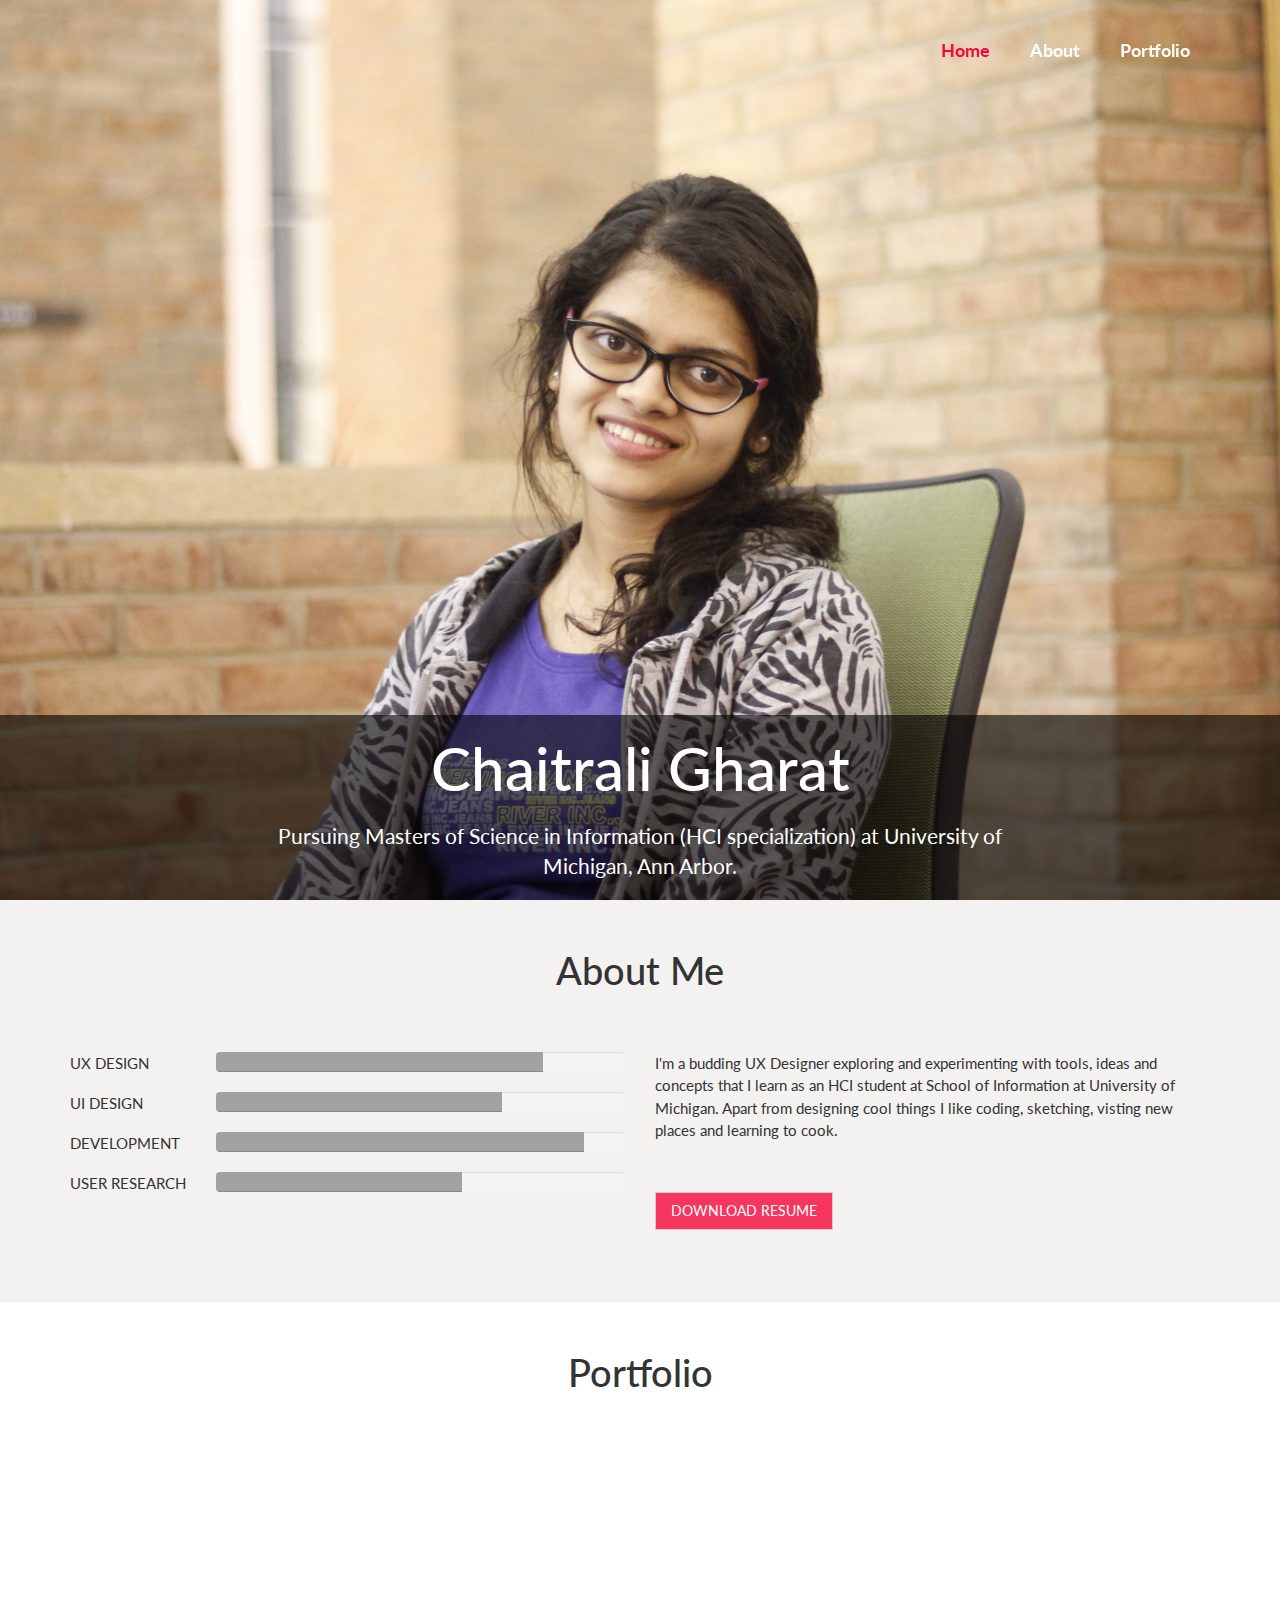
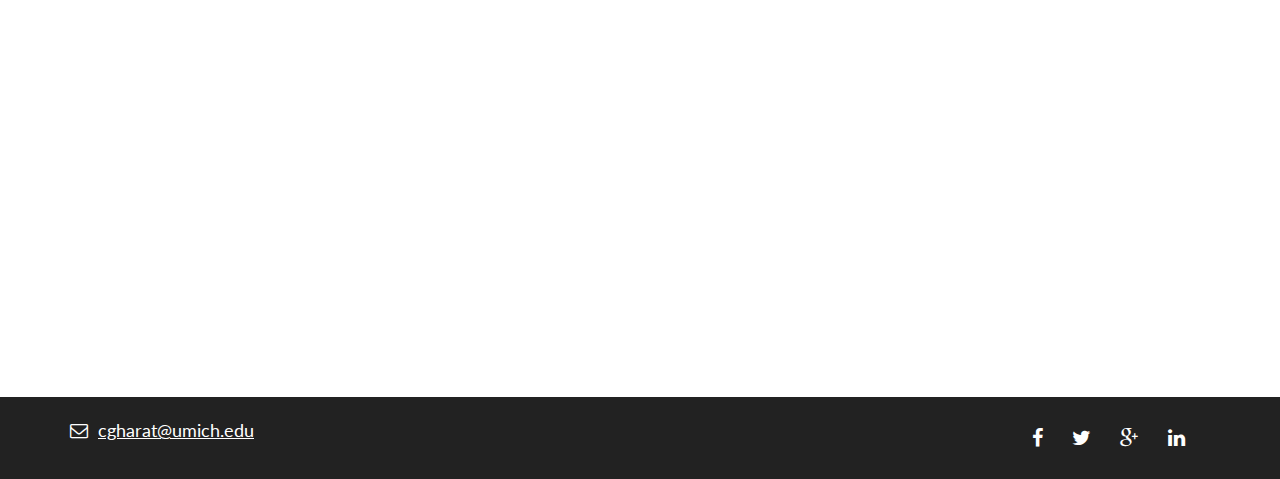
==== index.html @ 500d2817 "Adding Content" ====
<!DOCTYPE html>
<!--[if IE 9]> <html lang="en" class="ie9"> <![endif]-->
<!--[if !IE]><!-->
<html lang="en">
<!--<![endif]-->
	<head>
		<meta charset="utf-8">
		<title>Chaitrali Gharat</title>
		<meta name="description" content="Chaitrali Gharat - UX Portfolio">

		<!-- Mobile Meta -->
		<meta name="viewport" content="width=device-width, initial-scale=1.0">

		<!-- Favicon -->
		<link rel="shortcut icon" href="images/favicon.ico">

		<!-- Web Fonts -->
		<!-- <link href='http://fonts.googleapis.com/css?family=Open+Sans:400italic,700italic,400,700,300&amp;subset=latin,latin-ext' rel='stylesheet' type='text/css'> -->
		<link href='http://fonts.googleapis.com/css?family=Raleway:700,400,300' rel='stylesheet' type='text/css'>
		<link href='http://fonts.googleapis.com/css?family=Lato:400italic,700italic,400,700,300&amp;subset=latin,latin-ext' rel='stylesheet' type='text/css'>
		<!-- Bootstrap core CSS -->
		<link href="bootstrap/css/bootstrap.css" rel="stylesheet">

		<!-- Font Awesome CSS -->
		<link href="fonts/font-awesome/css/font-awesome.css" rel="stylesheet">

		<!-- Plugins -->
		<link href="css/animations.css" rel="stylesheet">

		<!-- Worthy core CSS file -->
		<link href="css/style.css" rel="stylesheet">

		<!-- Custom css -->
		<link href="css/custom.css" rel="stylesheet">
	</head>

	<body class="no-trans">
		<!-- scrollToTop -->
		<!-- ================ -->
		<div class="scrollToTop"><i class="icon-up-open-big"></i></div>

		<!-- header start -->
		<!-- ================ -->
		<header class="header fixed clearfix navbar navbar-fixed-top">
			<div class="container">
				<div class="row">
					<div class="col-md-4">

						<!-- header-left start -->
						<!-- ================ -->
						<div class="header-left clearfix">



							<!-- name-and-slogan -->
							<div class="site-name-and-slogan smooth-scroll">
								<div class="site-name"><a href="#banner">CG</a></div>
							</div>

						</div>
						<!-- header-left end -->

					</div>
					<div class="col-md-8">

						<!-- header-right start -->
						<!-- ================ -->
						<div class="header-right clearfix">

							<!-- main-navigation start -->
							<!-- ================ -->
							<div class="main-navigation animated">

								<!-- navbar start -->
								<!-- ================ -->
								<nav class="navbar navbar-default" role="navigation">
									<div class="container-fluid">

										<!-- Toggle get grouped for better mobile display -->
										<div class="navbar-header">
											<button type="button" class="navbar-toggle" data-toggle="collapse" data-target="#navbar-collapse-1">
												<span class="sr-only">Toggle navigation</span>
												<span class="icon-bar"></span>
												<span class="icon-bar"></span>
												<span class="icon-bar"></span>
											</button>
										</div>

										<!-- Collect the nav links, forms, and other content for toggling -->
										<div class="collapse navbar-collapse scrollspy smooth-scroll" id="navbar-collapse-1">
											<ul class="nav navbar-nav navbar-right">
												<li class="active"><a href="#banner">Home</a></li>
												<li><a href="#about">About</a></li>
												<li><a href="#portfolio">Portfolio</a></li>
											</ul>
										</div>

									</div>
								</nav>
								<!-- navbar end -->

							</div>
							<!-- main-navigation end -->

						</div>
						<!-- header-right end -->

					</div>
				</div>
			</div>
		</header>
		<!-- header end -->

		<!-- banner start -->
		<!-- ================ -->
		<div id="banner" class="banner">
			<div id="banner-image" class="banner-image"></div>
			<div class="banner-caption">
				<div class="container">
					<div class="row">
						<div class="col-md-8 col-md-offset-2 object-non-visible" data-animation-effect="fadeIn">
							<h1 class="text-center">Chaitrali Gharat</h1>
							<p class="lead text-center">Pursuing Masters of Science in Information (HCI specialization) at University of Michigan, Ann Arbor.</p>
						</div>
					</div>
				</div>
			</div>
		</div>
		<!-- banner end -->

		<!-- About section start -->
		<!-- ================ -->
		<div class="section offwhite" data-animation-effect="fadeIn">
		  <div class="container">
		    <div class="row">
		      <div class="col-md-12">
		        <h1 id="about" class="title text-center">About Me</h1>
		        <p class="lead text-center"></p>
		        <div class="space"></div>
		        <div class="row">
		          <div class="col-md-6">
								<div class="row">
									<div class="col-sm-3 text-uppercase">UX Design</div>
									<div class="col-sm-9">
										<div class=" progress">
										  <div class="progress-bar" role="progressbar" aria-valuenow="70"
										  aria-valuemin="0" aria-valuemax="90" style="width:80%">

										  </div>
										</div>
									</div>
								</div>
								<div class="row">
									<div class="col-sm-3 text-uppercase">UI Design</div>
									<div class="col-sm-9">
										<div class="progress">
										  <div class="progress-bar" role="progressbar" aria-valuenow="70"
										  aria-valuemin="0" aria-valuemax="100" style="width:70%">

										  </div>
										</div>
									</div>
								</div>
								<div class="row">
								  <div class="col-sm-3 text-uppercase">Development</div>
									<div class="col-sm-9">
										<div class="progress">
										  <div class="progress-bar" role="progressbar" aria-valuenow="70"
										  aria-valuemin="0" aria-valuemax="100" style="width:90%">

										  </div>
										</div>
									</div>
								</div>
								<div class="row">
									<div class="col-sm-3 text-uppercase">User Research</div>
									<div class="col-sm-9">
										<div class="progress">
										  <div class="progress-bar" role="progressbar" aria-valuenow="70"
										  aria-valuemin="0" aria-valuemax="100" style="width:60%">

										  </div>
										</div>
									</div>
								</div>
		            <div class="space"></div>
		          </div>
		          <div class="col-md-6">
		            <p>I'm a budding UX Designer exploring and experimenting with tools, ideas and concepts that I learn as an HCI student at School of Information at University of Michigan. Apart from designing cool things I like coding, sketching, visting new places and learning to cook.</p>
								<div class="space"></div>
								<div>
									<a class="btn btn-sm btn-default" href="files/Resume_Chaitrali_Gharat_UMSI.pdf" target="_blank">Download Resume</a>
								</div>
							</div>
		        </div>
		      </div>
		    </div>
		  </div>
		</div>
		<!-- section end -->

		<!-- section start -->
		<!-- ================ -->
		<div class="section">
			<div class="container">
				<h1 class="text-center title" id="portfolio">Portfolio</h1>
				<div class="row object-non-visible" data-animation-effect="fadeIn">
					<div class="col-md-12">

						<!-- isotope filters start -->
						<div class="filters text-center">
							<ul class="nav nav-pills">
								<li class="active"><a href="#" data-filter="*">All</a></li>
								<li><a href="#" data-filter=".ux-design">UX Design</a></li>
								<li><a href="#" data-filter=".ui">UI Design</a></li>
								<li><a href="#" data-filter=".user-res">User Research</a></li>
							</ul>
						</div>
						<!-- isotope filters end -->

						<!-- portfolio items start -->
						<div class="isotope-container row grid-space-20">
							<div class="col-sm-6 col-md-3 isotope-item ux-design ui user-res">
								<div class="image-box cg-card overlay-container">
										<img src="images/pixupTitle.jpg" alt="">
										<a class="overlay" href="project1.html">
											<i class="fa fa-search-plus"></i>
											<span></span>
										</a>
									<a class="btn btn-default btn-block btn-light" href="project1.html">Pix Up</a>
								</div>
								<!-- Modal went here -->
							</div>

							<div class="col-sm-6 col-md-3 isotope-item ux-design ui">
								<div class="image-box cg-card overlay-container">
									<img src="images/portfolio-2.jpg" alt="">
										<a class="overlay" href="project2.html">
											<span></span>
											<i class="fa fa-search-plus"></i>

										</a>
									<a class="btn btn-default btn-block btn-light" href="project2.html">Explorify</a>
								</div>

							</div>

							<div class="col-sm-6 col-md-3 isotope-item user-res ui ux-design">
								<div class="image-box cg-card overlay-container">
										<img src="images/portfolio-3.jpg" alt="">
										<a class="overlay" href="#portfolio">
											<i class="fa fa-search-plus"></i>
											<span>Coming Soon!</span>
										</a>
									<a class="btn btn-default btn-block btn-light" href="#portfolio">MyNextMove</a>
								</div>

							</div>

							<div class="col-sm-6 col-md-3 isotope-item ui ux-design">
								<div class="image-box cg-card overlay-container">
										<img src="images/portfolio-4.jpg" alt="">
										<a class="overlay" href="project4.html">
											<i class="fa fa-search-plus"></i>
											<span>Coming Soon!</span>
										</a>
									<a class="btn btn-default btn-block btn-light" href="project4.html">Smart Lid</a>
								</div>

							</div>

							<div class="col-sm-6 col-md-3 isotope-item ux-design">
								<div class="image-box overlay-container cg-card">
										<img src="images/portfolio-5.jpg" alt="">
										<a class="overlay" href="#portfolio">
											<i class="fa fa-search-plus"></i>
											<span>Coming Soon!</span>
										</a>
									<a class="btn btn-default btn-block btn-light"  href="#portfolio">Littman&reg; TeleSteth&trade; System</a>
								</div>
							</div>
						</div>
						<!-- portfolio items end -->
					</div>
				</div>
			</div>
		</div>
		<!-- section end -->

		<!-- Grey section start -->
		<!-- ================ -->
		<footer id="footer">
			<div class="default-bg">
			  <div class="container footer-content">
					<div class="row">
						<div class="col-sm-6">
								<ul class="list-icons">
									<li><a href="mail-to:cgharat@umich.edu"><i class="fa fa-envelope-o pr-10"></i>cgharat@umich.edu</a></li>
								</ul>
						</div>
						<div class="col-sm-6 social-links-container">
								<ul class="social-links">
									<li class="facebook"><a target="_blank" href="https://www.facebook.com/chaitraligharat"><i class="fa fa-facebook"></i></a></li>
									<li class="twitter"><a target="_blank" href="https://twitter.com/ChaitraliGharat"><i class="fa fa-twitter"></i></a></li>
									<li class="googleplus"><a target="_blank" href="https://plus.google.com/u/0/101976927800424931565"><i class="fa fa-google-plus"></i></a></li>
									<li class="linkedin"><a target="_blank" href="https://in.linkedin.com/in/chaitrali-gharat-a0b48356"><i class="fa fa-linkedin"></i></a></li>
								</ul>
							</div>
			    </div>
			  </div>
			</div>
		</footer>

		<!-- section end -->

		<!-- JavaScript files placed at the end of the document so the pages load faster
		================================================== -->
		<!-- Jquery and Bootstap core js files -->
		<script type="text/javascript" src="plugins/jquery.min.js"></script>
		<script type="text/javascript" src="bootstrap/js/bootstrap.min.js"></script>

		<!-- Modernizr javascript -->
		<script type="text/javascript" src="plugins/modernizr.js"></script>

		<!-- Isotope javascript -->
		<script type="text/javascript" src="plugins/isotope/isotope.pkgd.min.js"></script>

		<!-- Backstretch javascript -->
		<script type="text/javascript" src="plugins/jquery.backstretch.min.js"></script>

		<!-- Appear javascript -->
		<script type="text/javascript" src="plugins/jquery.appear.js"></script>

		<!-- Initialization of Plugins -->
		<script type="text/javascript" src="js/template.js"></script>

		<!-- Custom Scripts -->
		<script type="text/javascript" src="js/custom.js"></script>

	</body>
</html>
---- css/animations.css ----
/*!
Animate.css - http://daneden.me/animate
Licensed under the MIT license - http://opensource.org/licenses/MIT

Copyright (c) 2014 Daniel Eden
*/

@import url(animate.css);

/*
Theme Name: Worthy - Free Powerful Theme by HtmlCoder
Author:HtmlCoder
Author URI:http://www.htmlcoder.me
Version:1.0.0
Created:November 2014
License: Creative Commons Attribution 3.0 License (https://creativecommons.org/licenses/by/3.0/)
File Description: Custom Animations
*/

/*Custom Animations*/

@-webkit-keyframes fadeInDownSmall {
  0% {
    opacity: 0;
    -webkit-transform: translate3d(0, -20px, 0);
    transform: translate3d(0, -20px, 0);
  }

  100% {
    opacity: 1;
    -webkit-transform: translate3d(0, 0, 0);
    transform: translate3d(0, 0, 0);
  }
}

@keyframes fadeInDownSmall {
  0% {
    opacity: 0;
    -webkit-transform: translate3d(0, -20px, 0);
    -ms-transform: translate3d(0, -20px, 0);
    transform: translate3d(0, -20px, 0);
  }

  100% {
    opacity: 1;
    -webkit-transform: translate3d(0, 0, 0);
    -ms-transform: translate3d(0, 0, 0);
    transform: translate3d(0, 0, 0);
  }
}

.fadeInDownSmall {
  -webkit-animation-name: fadeInDownSmall;
  animation-name: fadeInDownSmall;
}

@-webkit-keyframes fadeInLeftSmall {
  0% {
    opacity: 0;
    -webkit-transform: translate3d(-20px, 0, 0);
    transform: translate3d(-20px, 0, 0);
  }

  100% {
    opacity: 1;
    -webkit-transform: none;
    transform: none;
  }
}

@keyframes fadeInLeftSmall {
  0% {
    opacity: 0;
    -webkit-transform: translate3d(-20px, 0, 0);
    -ms-transform: translate3d(-20px, 0, 0);
    transform: translate3d(-20px, 0, 0);
  }

  100% {
    opacity: 1;
    -webkit-transform: none;
    -ms-transform: none;
    transform: none;
  }
}

.fadeInLeftSmall {
  -webkit-animation-name: fadeInLeftSmall;
  animation-name: fadeInLeftSmall;
}

@-webkit-keyframes fadeInRightSmall {
  0% {
    opacity: 0;
    -webkit-transform: translate3d(20px, 0, 0);
    transform: translate3d(20px, 0, 0);
  }

  100% {
    opacity: 1;
    -webkit-transform: none;
    transform: none;
  }
}

@keyframes fadeInRightSmall {
  0% {
    opacity: 0;
    -webkit-transform: translate3d(20px, 0, 0);
    -ms-transform: translate3d(20px, 0, 0);
    transform: translate3d(20px, 0, 0);
  }

  100% {
    opacity: 1;
    -webkit-transform: none;
    -ms-transform: none;
    transform: none;
  }
}

.fadeInRightSmall {
  -webkit-animation-name: fadeInRightSmall;
  animation-name: fadeInRightSmall;
}

@-webkit-keyframes fadeInUpSmall {
  0% {
    opacity: 0;
    -webkit-transform: translate3d(0, 20px, 0);
    transform: translate3d(0, 20px, 0);
  }

  100% {
    opacity: 1;
    -webkit-transform: none;
    transform: none;
  }
}

@keyframes fadeInUpSmall {
  0% {
    opacity: 0;
    -webkit-transform: translate3d(0, 20px, 0);
    -ms-transform: translate3d(0, 20px, 0);
    transform: translate3d(0, 20px, 0);
  }

  100% {
    opacity: 1;
    -webkit-transform: none;
    -ms-transform: none;
    transform: none;
  }
}

.fadeInUpSmall {
  -webkit-animation-name: fadeInUpSmall;
  animation-name: fadeInUpSmall;
}
---- css/style.css ----
/* Theme Name:Worthy - Free Powerful Theme by HtmlCoder
Author:HtmlCoder
Author URI:http://www.htmlcoder.me
Version:1.0.0
Created:November 2014
License:Creative Commons Attribution 3.0 License (https://creativecommons.org/licenses/by/3.0/)
File Description:Main CSS file of the template */

/* Typography
----------------------------------------------------------------------------- */
body {
	font-family: 'Open Sans', sans-serif;
}
.site-name {
	font-family: 'Raleway', sans-serif;
}
html,
body {
	height: 100%;
}
body {
	font-size: 15px;
	line-height: 1.50;
	color: #333333;
	background-color: #ffffff;
	position: relative;
}
h1,
h2,
h3,
h4,
h5,
h6 {
	color: #333333;
}
h1 {
	font-size: 38px;
	font-weight: 700;
	margin-bottom: 20px;
}
h2 {
	font-size: 28px;
	margin-bottom: 15px;
}
h3 {
	font-size: 22px;
}
h4 {
	font-size: 18px;
	font-weight: 700;
}
h5 {
	font-size: 16px;
	text-transform: uppercase;
	font-weight: 700;
}
h6 {
	font-weight: 700;
}
h1 span,
h2 span,
h3 span,
h4 span {
	color: #339BEB;
}
.text-colored {
	color: #55acee;
}
a {
	color: #55acee;
}
a:hover {
	color: #339BEB;
}
a:focus,
a:active {
	outline: none;
}
.large {
	font-size: 18px;
}
img {
	display: block;
	max-width: 100%;
	height: auto;
}
.list-unstyled li {
	padding: 5px 0;
}
.list-horizontal {
	padding: 15px 0;
}
.list-horizontal-item img {
	display: block;
	margin: 0 auto;
}
.list-icons {
	padding: 0;
	margin: 20px 0;
	list-style: none;
	font-size: 18px;
}
.list-icons li {
	padding: 0 0 15px 0;
}
blockquote {
	border-left: none;
	padding-left: 0;
	padding-right: 0;
}
.title {
	margin-top: 0;
}

/* Layout
----------------------------------------------------------------------------- */
.header {
	color: #ffffff;
	background-color: rgba(34, 34, 34, 0.8);
	padding: 10px 0;
	-webkit-transition: all 0.2s ease-in-out;
	-moz-transition: all 0.2s ease-in-out;
	-o-transition: all 0.2s ease-in-out;
	-ms-transition: all 0.2s ease-in-out;
	transition: all 0.2s ease-in-out;
}
.banner {
	width: 100%;
	height: 100%;
	min-height: 100%;
	position: relative;
	color: #fff;
}
.banner-image {
	vertical-align: middle;
	min-height: 100%;
	width: 100%;
}
.banner:after {
	position: absolute;
	top: 0;
	left: 0;
	right: 0;
	bottom: 0;
	background-color: rgba(34, 34, 34, 0.8);
	content: "";
}
.banner-caption {
	position: absolute;
	top: 40%;
	width: 100%;
	z-index: 2;
}
.subfooter {
	background-color: #fafafa;
	border-top: 1px solid #f3f3f3;
	border-bottom: 1px solid #f3f3f3;
	padding: 40px 0;
}
.section {
	background-color: #ffffff;
	padding: 80px 0;
}

/* Backgrounds
----------------------------------------------------------------------------- */
.default-bg {
	background-color: #222222;
	color: #ffffff;
}
.default-bg.blue {
	background-color: #55acee;
}
.translucent-bg {
	color: #ffffff;
}
.default-bg h1,
.default-bg h2,
.default-bg h3,
.default-bg h4,
.default-bg h5,
.default-bg h6,
.translucent-bg h1,
.translucent-bg h2,
.translucent-bg h3,
.translucent-bg h4,
.translucent-bg h5,
.translucent-bg h6 {
	color: #ffffff;
}
.default-bg blockquote footer,
.translucent-bg blockquote footer {
	color: #cccccc;
}
.default-bg a,
.translucent-bg a {
	color: #ffffff;
	text-decoration: underline;
}
.default-bg a:hover,
.translucent-bg a:hover {
	text-decoration: none;
}
.translucent-bg {
	-webkit-background-size: cover !important;
	-moz-background-size: cover !important;
	-o-background-size: cover !important;
	background-size: cover !important;
	background-position: 50% 0;
	background-repeat: no-repeat;
	z-index: 1;
	position: relative;
}
.translucent-bg .translucent-bg {
	margin-top: 80px;
	z-index: 3;
}
.translucent-bg:after {
	content: "";
	position: absolute;
	top: 0;
	left: 0;
	z-index: 2;
	width: 100%;
	height: 100%;
	background-color: rgba(0, 0, 0, 0.7);
}
.translucent-bg.blue:after {
	background-color: rgba(85, 172, 238, 0.7);
}
.translucent-bg .container {
	z-index: 3;
	position: relative;
}
.bg-image-1 {
	background: url("../images/bg-image-1.jpg") 50% 0px no-repeat;
}
.bg-image-2 {
	background: url("../images/bg-image-2.jpg") 50% 0px no-repeat;
}

/* Misc
----------------------------------------------------------------------------- */
.object-non-visible {
	opacity: 0;
	filter: alpha(opacity=0);
}
.object-visible,
.touch .object-non-visible {
	opacity: 1 !important;
	filter: alpha(opacity=100) !important;
}

/* Targeting only Firefox for smoothest animations */
@-moz-document url-prefix() {
	.object-visible,
	.touch .object-non-visible {
		-webkit-transition: opacity 0.6s ease-in-out;
		-moz-transition: opacity 0.6s ease-in-out;
		-o-transition: opacity 0.6s ease-in-out;
		-ms-transition: opacity 0.6s ease-in-out;
		transition: opacity 0.6s ease-in-out;
	}
}
.space {
	padding: 20px 0;
}
.pr-10 {
	padding-right: 10px;
}
.pl-10 {
	padding-left: 10px;
}
.pb-clear {
	padding-bottom: 0;
}

/* Sections
----------------------------------------------------------------------------- */
.banner-caption h1,
.banner-caption h2,
.banner-caption h3,
.banner-caption h4,
.banner-caption h5,
.banner-caption h6 {
	color: #ffffff;
}
.banner-caption h1 {
	font-size: 60px;
}
.subfooter p {
	margin-bottom: 0;
}

/* Template Components
----------------------------------------------------------------------------- */
/* Buttons
---------------------------------- */
.btn {
	padding: 8px 15px;
	font-size: 14px;
	line-height: 1.42857143;
	min-width: 160px;
	text-align: center;
	border-radius: 0;
	text-transform: uppercase;
	-webkit-transition: all 0.2s ease-in-out;
	-moz-transition: all 0.2s ease-in-out;
	-ms-transition: all 0.2s ease-in-out;
	-o-transition: all 0.2s ease-in-out;
	transition: all 0.2s ease-in-out;
}
.btn-default {
	color: #55acee;
	border: 1px solid #cccccc;
}
.btn-default:hover {
	color: #ffffff;
	background-color: #339BEB;
	border-color: #339BEB;
}

/* Collapse
---------------------------------- */
.panel-group .panel {
	-webkit-border-radius: 0px;
	-moz-border-radius: 0px;
	border-radius: 0px;
	border: none;
}
.panel-default > .panel-heading {
	padding: 0;
	outline: none;
	border: none;
	-webkit-border-radius: 0;
	-moz-border-radius: 0;
	-o-border-radius: 0;
	border-radius: 0;
	width: 100%;
}
.panel-default > .panel-heading + .panel-collapse > .panel-body {
	border: 1px solid #f0f0f0;
	border-top: none;
	background-color: #fafafa
}
.panel-heading a {
	font-weight: 400;
	padding: 12px 35px 12px 15px;
	display: inline-block;
	width: 100%;
	background-color: #55acee;
	color: #ffffff;
	position: relative;
	text-decoration: none;
}
.panel-heading a.collapsed {
	color: #ffffff;
	background-color: #333333;
}
.panel-heading a:after {
	font-family: "FontAwesome";
	content: "\f147";
	position: absolute;
	right: 15px;
	font-size: 14px;
	font-weight: 300;
	top: 50%;
	line-height: 1;
	margin-top: -7px;
}
.panel-heading a.collapsed:after {
	content: "\f196";
}
.panel-heading a:hover {
	text-decoration: none;
	background-color: #55acee;
	color: #ffffff;
}
.panel-title a i {
	padding-right: 10px;
	font-size: 20px;
}

/* Pills
---------------------------------- */
.nav-pills > li.active > a,
.nav-pills > li.active > a:hover,
.nav-pills > li.active > a:focus,
.nav-pills > li > a:hover {
	background-color: #55acee;
	border-color: #55acee;
	color: #ffffff;
}
.nav-pills > li > a {
	border-radius: 0;
	padding: 8px 20px;
	border: 1px solid #cacaca;
	color: #666666;
	font-size: 12px;
	text-transform: uppercase;
	font-weight: 300;
}

/* Forms
---------------------------------- */
.form-control {
	height: 45px;
	-webkit-border-radius: 0px;
	-moz-border-radius: 0px;
	border-radius: 0px;
}
.form-control-feedback {
	color: #cccccc;
}
.has-feedback label.sr-only ~ .form-control-feedback {
	top: 15px;
}
textarea {
	resize: vertical;
}

/* Modals
---------------------------------- */
.modal-content {
	-webkit-border-radius: 0px;
	-moz-border-radius: 0px;
	border-radius: 0px;
}
.modal-header {
	background-color: #55acee;
	color: #ffffff;
}
.modal-header h4 {
	color: #ffffff;
}
.modal-header .close {
	font-weight: 300;
	color: #FFFFFF;
	text-shadow: none;
	filter: alpha(opacity=100);
	opacity: 1;
}

/* Large devices (Large desktops 1200px and up) */
@media (min-width:1200px) {
	.modal-lg {
		width: 1140px;
	}
}

/* Media
---------------------------------- */
.media .fa {
	font-size: 24px;
	width: 40px;
	height: 25px;
	line-height: 25px;
	padding: 0 5px;
	text-align: center;
}

/* Navigations
----------------------------------------------------------------------------- */
.header .navbar {
	margin-bottom: 0;
}
.main-navigation .navbar-default {
	background-color: transparent;
	border: none;
}
.main-navigation .navbar-default .navbar-nav > li > a {
	color: #fff;
	padding: 10px 20px;
	font-size: 18px;
	font-weight: 300;
}
.main-navigation .navbar-default .navbar-nav > li.active > a {
	background-color: transparent;
	color: #55acee;
}
.main-navigation .navbar-default .navbar-nav > li > a:hover,
.main-navigation .navbar-default .navbar-nav > li.active > a:hover {
	color: #55acee;
}
@media (min-width:768px) {
	.main-navigation .navbar-default .navbar-nav > li > a {
		padding-top: 30px;
		padding-bottom: 30px;
		-webkit-transition: all 0.3s ease-in-out;
		-moz-transition: all 0.3s ease-in-out;
		-o-transition: all 0.3s ease-in-out;
		-ms-transition: all 0.3s ease-in-out;
		transition: all 0.3s ease-in-out;
	}
}
@media (min-width:768px) and (max-width:991px) {
	.main-navigation .container-fluid {
		padding-left: 0;
		padding-right: 0;
	}
	.navbar-nav {
		float: left !important;
	}
}
@media (max-width:767px) {
	.header.navbar-fixed-top {
		position: absolute;
	}
}

/* Fixed Header
----------------------------------------------------------------------------- */
.fixed-header-on .header {
	background-color: rgba(0, 0, 0, 0.95);
	padding: 5px 0;
}
.fixed-header-on .site-name {
	font-size: 24px;
}
.fixed-header-on .logo {
	-webkit-transform: scale(0.8);
	transform: scale(0.8);
	margin-top: 0;
	margin-bottom: 0;
}
@media (min-width:768px) {
	.fixed-header-on .navbar-default .navbar-nav > li > a {
		padding-top: 20px;
		padding-bottom: 20px;
	}
}
@media (max-width:991px) {
	.fixed-header-on .logo,
	.fixed-header-on .site-name,
	.fixed-header-on .site-slogan {
		display: none;
	}
}

/* Blocks/Widgets
----------------------------------------------------------------------------- */
/* Logo, Site Name, Site Slogan
---------------------------------- */
.logo {
	margin: 10px 10px 10px 0;
	-webkit-transition: all 0.3s ease-in-out;
	-moz-transition: all 0.3s ease-in-out;
	-o-transition: all 0.3s ease-in-out;
	-ms-transition: all 0.3s ease-in-out;
	transition: all 0.3s ease-in-out;
}
.logo,
.site-name-and-slogan {
	float: left;
}
.site-name {
	font-size: 36px;
	-webkit-transition: all 0.3s ease-in-out;
	-moz-transition: all 0.3s ease-in-out;
	-o-transition: all 0.3s ease-in-out;
	-ms-transition: all 0.3s ease-in-out;
	transition: all 0.3s ease-in-out;
}
.site-name a {
	color: #ffffff;
}
.site-name a:hover {
	text-decoration: none;
}
.site-slogan {
	font-size: 12px;
}

/* Testimonials
---------------------------------- */
.testimonial .media-left {
	width: 60px;
}

/* Social Links
---------------------------------- */
.social-links {
	padding: 0;
	list-style: none;
	margin: 15px 0;
}
.social-links li {
	margin: 10px 25px 10px 0;
	display: inline-block;
	font-size: 36px;
}
.social-links li a {
	color: #333333;
	-webkit-transition: all 0.2s ease-in-out;
	-moz-transition: all 0.2s ease-in-out;
	-o-transition: all 0.2s ease-in-out;
	-ms-transition: all 0.2s ease-in-out;
	transition: all 0.2s ease-in-out;
}
.social-links li.twitter a:hover {
	color: #55acee;
}
.social-links li.skype a:hover {
	color: #00aff0;
}
.social-links li.linkedin a:hover {
	color: #0976b4;
}
.social-links li.googleplus a:hover {
	color: #dd4b39;
}
.social-links li.youtube a:hover {
	color: #b31217;
}
.social-links li.flickr a:hover {
	color: #ff0084;
}
.social-links li.facebook a:hover {
	color: #3b5998;
}
.social-links li.pinterest a:hover {
	color: #cb2027;
}

/* Isotope Items
---------------------------------- */
.filters {
	margin: 0 0 30px 0;
}
.filters .nav-pills > li {
	margin-right: 2px;
	margin-bottom: 2px;
}
.filters .nav-pills > li + li {
	margin-left: 0px;
}
.text-center.filters .nav-pills > li {
	margin-right: 2px;
	margin-left: 2px;
	margin-bottom: 2px;
	display: inline-block;
	float: none;
}
.isotope-container {
	overflow: hidden;
}
.isotope-item {
	margin-bottom: 20px;
}
.isotope-item .btn-default {
	color: #999999;
}
.isotope-item .btn-default:hover {
	color: #ffffff;
}
@media (max-width:480px) {
	.filters .nav-pills > li {
		width: 100%;
		display: block;
	}
}

/* Images Overlay
----------------------------------------------------------------------------- */
.overlay-container {
	position: relative;
	display: block;
	overflow: hidden;
}
.overlay {
	position: absolute;
	top: 0;
	bottom: -1px;
	left: 0;
	right: -1px;
	background-color: rgba(85, 172, 238, 0.9);
	cursor: pointer;
	overflow: hidden;
	opacity: 0;
	filter: alpha(opacity=0);
	-webkit-transform: scale(0.8);
	transform: scale(0.8);
	-webkit-transition: all linear 0.2s;
	-moz-transition: all linear 0.2s;
	-ms-transition: all linear 0.2s;
	-o-transition: all linear 0.2s;
	transition: all linear 0.2s;
}
.overlay:hover {
	text-decoration: none;
}
.overlay span {
	position: absolute;
	display: block;
	bottom: 10px;
	text-align: center;
	width: 100%;
	color: #ffffff;
	font-size: 13px;
	font-weight: 300;
}
.overlay i {
	position: absolute;
	left: 50%;
	top: 50%;
	font-size: 18px;
	line-height: 1x;
	color: #ffffff;
	margin-top: -8px;
	margin-left: -8px;
	text-align: center;
}
.overlay-container:hover .overlay {
	opacity: 1;
	filter: alpha(opacity=100);
	-webkit-transform: scale(1);
	transform: scale(1);
}
---- css/custom.css ----
/*
Theme Name: Worthy - Free Powerful Theme by HtmlCoder
Author:HtmlCoder
Author URI:http://www.htmlcoder.me
Version:1.0.0
Created:November 2014
License: Creative Commons Attribution 3.0 License (https://creativecommons.org/licenses/by/3.0/)
File Description: Place here your custom CSS styles

//Old blue : 231882
*/

body {
	font-family: 'Lato', sans-serif;
}

.offwhite {
  background-color: #F3F2F1;
}

a {
  color: #F50738;
}

a:hover {
  color: #F6365F;
}

.overlay span {
  bottom:auto;
  top:10px;
  font-size: 16px;
}
.section {
  padding: 50px 0;
}
.site-name-and-slogan {
  margin-top: 10px;
}
.skills {
  width: 80%;
}

.left-float {

}

.cg-progress {
  height:10px;
}

.cg-desig {
    background-color: #55acee;
}

.social-links li a {
  color: #ffffff;
}

.social-links li {
  font-size: 20px
}

.banner-caption {
  bottom: 0%;
  top:auto;
}

.progress-bar {
  text-align: left;
  padding-left: 10%;
}

.lead {
  font-weight: 400;
}

.image-center{
  margin:auto;
}

/*Colors */

.progress-bar {
  background-color: #A2A2A5;
}

.main-navigation .navbar-default .navbar-nav > li.active > a {
  color:#F50738;
}

.banner-caption {
  background-color: rgba(0,0,0,0.6);
}

.main-navigation .navbar-default .navbar-nav > li > a:hover, .main-navigation .navbar-default .navbar-nav > li.active > a:hover {
  color:#F50738;
}

.social-links-container {
  text-align: right;
}

/*.main-navigation .navbar-default .navbar-nav > li > a {
  color:#000000;
}*/

.header {
  background-color: rgba(0,0,0,0);
}

.fixed-header-on .header{
  background-color: rgba(2,0,0,0.8);
}

.site-name a {
  display:none;
}

.fixed-header-on .site-name a{
  display:block;
  color: #F6365F;
  text-decoration: none;
}

.btn-default {
  background-color: #F6365F;
  color:#ffffff;
}

.btn-default:hover {
	color: #ffffff;
	background-color: #F86383;
	border-color: #F86383;
}

.overlay {
  background-color: rgba(0,0,0,0.5);
}

.btn-light {
  background-color: inherit;
}

.isotope-item .btn-light {
  color:#000000;
  font-weight:400;
}

.nav-pills > li > a {
  color:#000000;
  font-weight:400;
}

.btn-light:hover {
  background-color: #3F3C7F;
  border-color: #3F3C7F;
  color:#ffffff;
}

.cg-card:hover .btn-light {
  background-color: #3F3C7F;
  border-color: #3F3C7F;
  color:#ffffff;
}

.nav-pills > li.active > a, .nav-pills > li.active > a:hover, .nav-pills > li.active > a:focus, .nav-pills > li > a:hover {
    background-color: #3F3C7F;
    border-color: #3F3C7F;
    color: #ffffff;
}

.modal-header {
  background-color:#3F3C7F;
}


/* Font weights : http://paletton.com/#uid=1080u0kpJw0fMJwl2Bbv8sTwqmk */
h1 {
  font-weight:500;
}

.progress-bar span {
  font-weight: 600;
}

.main-navigation .navbar-default .navbar-nav > li > a {
  font-weight: 700;
  color:#ffffff;
}

.banner:after {
  background-color: rgba(0,0,0,0);
}

.cg-proj-banner {
  display: block;
  color: #fff;
  text-decoration:none;
  font-size: 24px;
  font-family: 'Raleway', sans-serif;
  vertical-align: middle;
  padding-top: 7px;
  padding-bottom: 10px;
}

.cg-proj-banner div a {
  font-weight: 500;
  display: block;
  color: #fff;
  text-decoration: none;
  padding:0px 5px;
}

.cg-proj-banner div a:hover, .cg-proj-back li a:hover{
  color:#F50738;
  font-weight:500;
  background-color: inherit;
}

.cg-proj-header {
  margin-top: 58px;
  padding:3% 0%;
  background-color: #3F3C7F;
  color:#ffffff;
}

.cg-proj-header h1 {
  color:#ffffff;
  font-size: 60px;
}
.cg-proj-back li a {
  font-weight: 500;
  color: #ffffff;
  font-size: 18px;
}

.cg-nav {
  background-color: rgba(34, 34, 34, 0.8);
}

.navbar-default .navbar-toggle .icon-bar {
    background-color: #ffffff;
}

@media only screen and (max-width: 720px) {
  .header {
    background-color: rgba(34,34,34,0.8);
  }

  .site-name {
    font-size: 20px;
  }

  .site-name a {
    display:inherit;
    color:#ffffff;
  }

  .banner-caption h1 {
      font-size: 40px;
  }
}
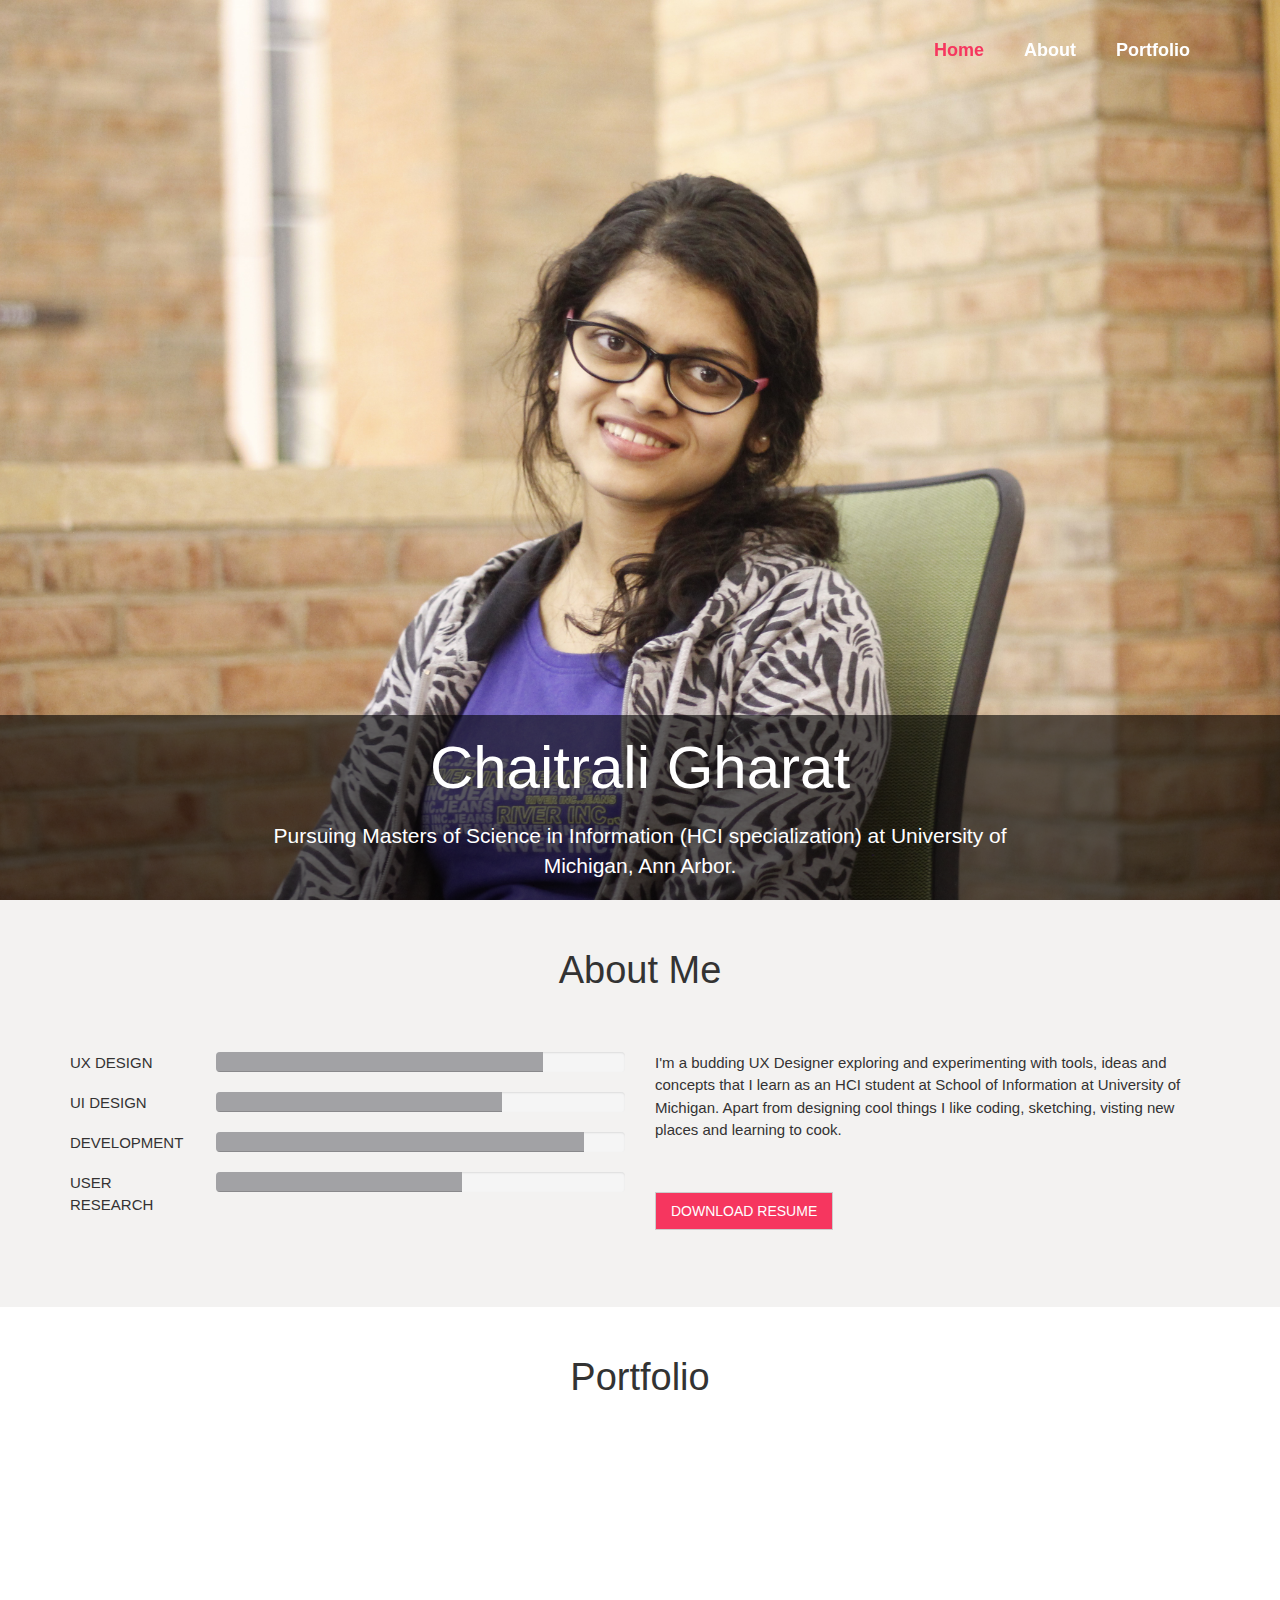
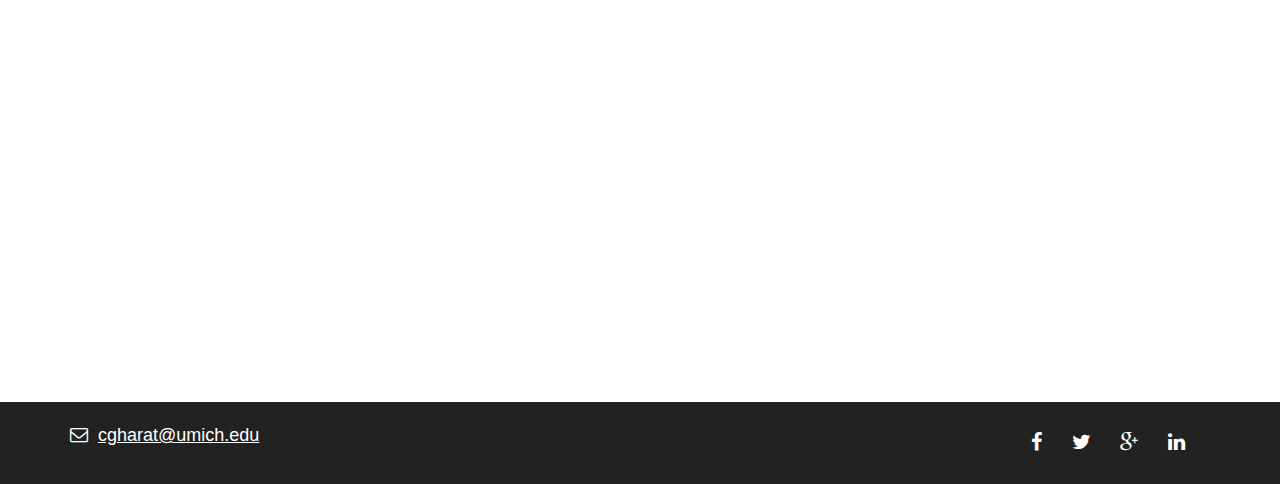
==== commit f4aab806: "Updating twitter assignment" ====
--- a/index.html
+++ b/index.html
@@ -245,7 +245,7 @@
 
 							</div>
 
-							<div class="col-sm-6 col-md-3 isotope-item user-res ui ux-design">
+					<!--		<div class="col-sm-6 col-md-3 isotope-item user-res ui ux-design">
 								<div class="image-box cg-card overlay-container">
 										<img src="images/portfolio-3.jpg" alt="">
 										<a class="overlay" href="#portfolio">
@@ -255,30 +255,43 @@
 									<a class="btn btn-default btn-block btn-light" href="#portfolio">MyNextMove</a>
 								</div>
 
-							</div>
+							</div> -->
 
 							<div class="col-sm-6 col-md-3 isotope-item ui ux-design">
 								<div class="image-box cg-card overlay-container">
 										<img src="images/portfolio-4.jpg" alt="">
 										<a class="overlay" href="project4.html">
 											<i class="fa fa-search-plus"></i>
-											<span>Coming Soon!</span>
+											<span></span>
 										</a>
 									<a class="btn btn-default btn-block btn-light" href="project4.html">Smart Lid</a>
 								</div>
 
+							</div>
+
+							<div class="col-sm-6 col-md-3 isotope-item ui">
+								<div class="image-box overlay-container cg-card">
+										<img src="images/twitter.jpg" alt="">
+										<a class="overlay" href="gd_1.html">
+											<i class="fa fa-search-plus"></i>
+											<span></span>
+										</a>
+									<a class="btn btn-default btn-block btn-light"  href="gd_1.html">Twitter Backgrounds</a>
+								</div>
 							</div>
 
 							<div class="col-sm-6 col-md-3 isotope-item ux-design">
 								<div class="image-box overlay-container cg-card">
 										<img src="images/portfolio-5.jpg" alt="">
-										<a class="overlay" href="#portfolio">
-											<i class="fa fa-search-plus"></i>
-											<span>Coming Soon!</span>
-										</a>
-									<a class="btn btn-default btn-block btn-light"  href="#portfolio">Littman&reg; TeleSteth&trade; System</a>
-								</div>
-							</div>
+										<a class="overlay" href="project5.html">
+											<i class="fa fa-search-plus"></i>
+											<span></span>
+										</a>
+									<a class="btn btn-default btn-block btn-light"  href="project5.html">Littman&reg; TeleSteth&trade; System</a>
+								</div>
+							</div>
+
+
 						</div>
 						<!-- portfolio items end -->
 					</div>
@@ -336,6 +349,5 @@
 
 		<!-- Custom Scripts -->
 		<script type="text/javascript" src="js/custom.js"></script>
-
 	</body>
 </html>
--- a/css/custom.css
+++ b/css/custom.css
@@ -11,7 +11,7 @@
 */
 
 body {
-	font-family: 'Lato', sans-serif;
+	font-family: 'Lato Light', sans-serif;
 }
 
 .offwhite {
@@ -86,7 +86,7 @@
 }
 
 .main-navigation .navbar-default .navbar-nav > li.active > a {
-  color:#F50738;
+  color:#F6365F;
 }
 
 .banner-caption {
@@ -94,7 +94,7 @@
 }
 
 .main-navigation .navbar-default .navbar-nav > li > a:hover, .main-navigation .navbar-default .navbar-nav > li.active > a:hover {
-  color:#F50738;
+  color:#F6365F;
 }
 
 .social-links-container {
@@ -213,19 +213,19 @@
 }
 
 .cg-proj-banner div a:hover, .cg-proj-back li a:hover{
-  color:#F50738;
+  color:#F6365F;
   font-weight:500;
   background-color: inherit;
 }
 
 .cg-proj-header {
-  margin-top: 58px;
   padding:3% 0%;
   background-color: #3F3C7F;
   color:#ffffff;
 }
 
 .cg-proj-header h1 {
+	margin-top: 58px;
   color:#ffffff;
   font-size: 60px;
 }
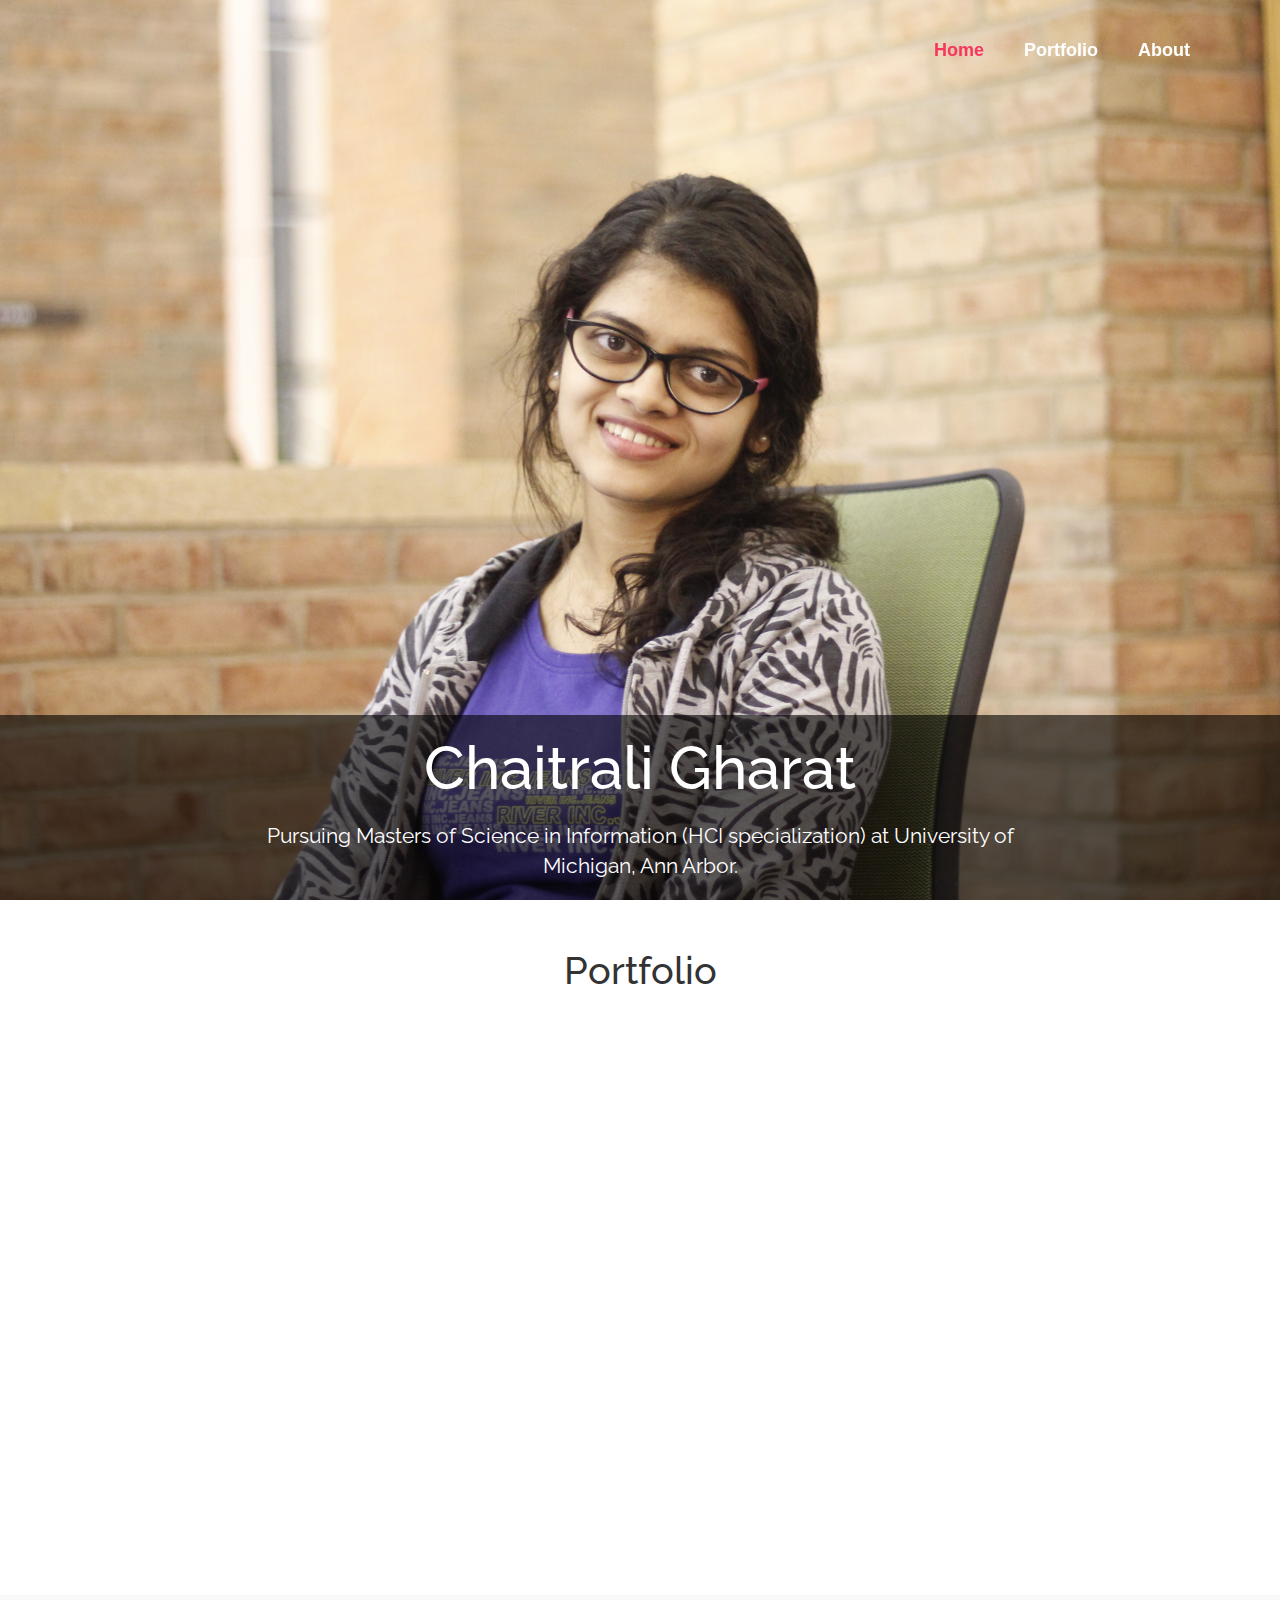
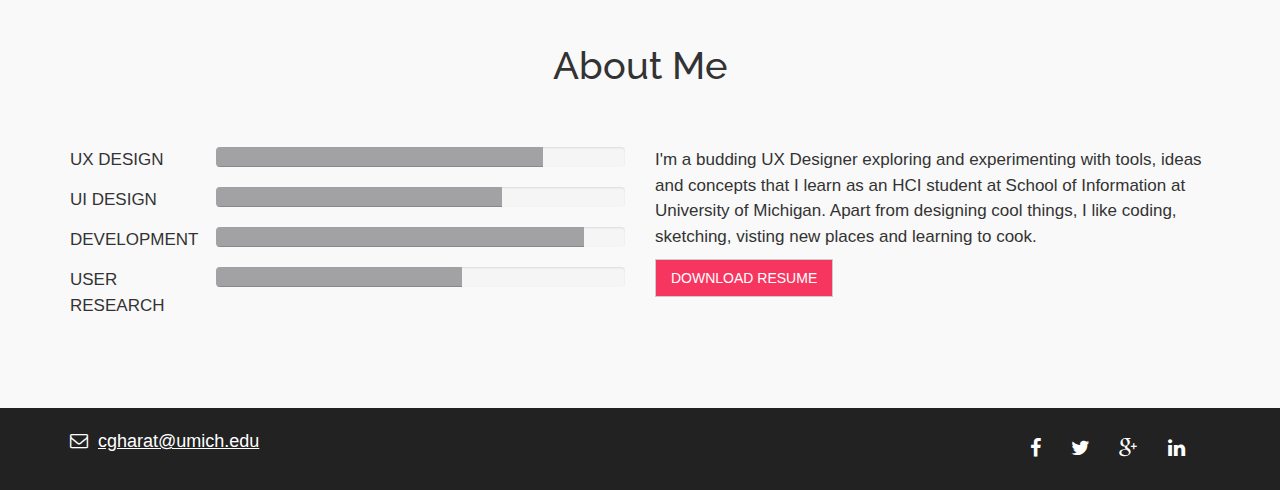
==== commit 5b6a23dd: "Updating index page" ====
--- a/index.html
+++ b/index.html
@@ -90,8 +90,8 @@
 										<div class="collapse navbar-collapse scrollspy smooth-scroll" id="navbar-collapse-1">
 											<ul class="nav navbar-nav navbar-right">
 												<li class="active"><a href="#banner">Home</a></li>
+												<li><a href="#portfolio">Portfolio</a></li>
 												<li><a href="#about">About</a></li>
-												<li><a href="#portfolio">Portfolio</a></li>
 											</ul>
 										</div>
 
@@ -127,6 +127,107 @@
 			</div>
 		</div>
 		<!-- banner end -->
+
+		<!-- section start -->
+		<!-- ================ -->
+		<div class="section">
+			<div class="container">
+				<h1 class="text-center title" id="portfolio">Portfolio</h1>
+				<div class="row object-non-visible" data-animation-effect="fadeIn">
+					<div class="col-md-12">
+
+						<!-- isotope filters start -->
+						<div class="filters text-center">
+							<ul class="nav nav-pills">
+								<li class="active"><a href="#" data-filter="*">All</a></li>
+								<li><a href="#" data-filter=".ux-design">UX Design</a></li>
+								<li><a href="#" data-filter=".ui">UI Design</a></li>
+								<li><a href="#" data-filter=".user-res">User Research</a></li>
+							</ul>
+						</div>
+						<!-- isotope filters end -->
+
+						<!-- portfolio items start -->
+						<div class="isotope-container row grid-space-20">
+							<div class="col-sm-6 col-md-3 isotope-item ux-design ui user-res">
+								<div class="image-box cg-card overlay-container">
+										<img src="images/pixupTitle.jpg" alt="">
+										<a class="overlay" href="project1.html">
+											<i class="fa fa-search-plus"></i>
+											<span></span>
+										</a>
+									<a class="btn btn-default btn-block btn-light" href="project1.html">Pix Up</a>
+								</div>
+								<!-- Modal went here -->
+							</div>
+
+							<div class="col-sm-6 col-md-3 isotope-item ux-design ui">
+								<div class="image-box cg-card overlay-container">
+									<img src="images/portfolio-2.jpg" alt="">
+										<a class="overlay" href="project2.html">
+											<span></span>
+											<i class="fa fa-search-plus"></i>
+
+										</a>
+									<a class="btn btn-default btn-block btn-light" href="project2.html">Explorify</a>
+								</div>
+
+							</div>
+
+					<!--		<div class="col-sm-6 col-md-3 isotope-item user-res ui ux-design">
+								<div class="image-box cg-card overlay-container">
+										<img src="images/portfolio-3.jpg" alt="">
+										<a class="overlay" href="#portfolio">
+											<i class="fa fa-search-plus"></i>
+											<span>Coming Soon!</span>
+										</a>
+									<a class="btn btn-default btn-block btn-light" href="#portfolio">MyNextMove</a>
+								</div>
+
+							</div> -->
+
+							<div class="col-sm-6 col-md-3 isotope-item ui ux-design">
+								<div class="image-box cg-card overlay-container">
+										<img src="images/portfolio-4.jpg" alt="">
+										<a class="overlay" href="project4.html">
+											<i class="fa fa-search-plus"></i>
+											<span></span>
+										</a>
+									<a class="btn btn-default btn-block btn-light" href="project4.html">Smart Lid</a>
+								</div>
+
+							</div>
+
+							<div class="col-sm-6 col-md-3 isotope-item ui">
+								<div class="image-box overlay-container cg-card">
+										<img src="images/twitter.jpg" alt="">
+										<a class="overlay" href="gd_1.html">
+											<i class="fa fa-search-plus"></i>
+											<span></span>
+										</a>
+									<a class="btn btn-default btn-block btn-light"  href="gd_1.html">Twitter Backgrounds</a>
+								</div>
+							</div>
+
+							<div class="col-sm-6 col-md-3 isotope-item ux-design">
+								<div class="image-box overlay-container cg-card">
+										<img src="images/portfolio-5.jpg" alt="">
+										<a class="overlay" href="project5.html">
+											<i class="fa fa-search-plus"></i>
+											<span></span>
+										</a>
+									<a class="btn btn-default btn-block btn-light"  href="project5.html">Littman&reg; TeleSteth&trade; System</a>
+								</div>
+							</div>
+
+
+						</div>
+						<!-- portfolio items end -->
+					</div>
+				</div>
+			</div>
+		</div>
+		<!-- section end -->
 
 		<!-- About section start -->
 		<!-- ================ -->
@@ -186,119 +287,35 @@
 		            <div class="space"></div>
 		          </div>
 		          <div class="col-md-6">
-		            <p>I'm a budding UX Designer exploring and experimenting with tools, ideas and concepts that I learn as an HCI student at School of Information at University of Michigan. Apart from designing cool things I like coding, sketching, visting new places and learning to cook.</p>
-								<div class="space"></div>
+		            <p>I'm a budding UX Designer exploring and experimenting with tools, ideas and concepts that I learn as an HCI student at School of Information at University of Michigan. Apart from designing cool things, I like coding, sketching, visting new places and learning to cook.</p>
 								<div>
 									<a class="btn btn-sm btn-default" href="files/Resume_Chaitrali_Gharat_UMSI.pdf" target="_blank">Download Resume</a>
 								</div>
 							</div>
 		        </div>
-		      </div>
-		    </div>
+<!--						<div class="row">
+							<div class="col-md-12">
+								<h2 class="title text-center">My Design Process</h2>
+								<div class="row">
+									<div class="col-md-6">
+										<p>Design process for me means learning as much as I can about the problem space, looking at all the alternative solutions to begin with. Once I've sufficiently understood the problem space comes understanding the user and how would the user use the product I'm designing. I then proceed towards sketching my ideas, taking feedback, iterating and fine tuning my design and increasing the fidelity on each step.</p>
+									</div>
+								</div>
+							</div>
+						</div>
+						<div class="row">
+							<div class="col-md-12">
+								<h2 class="title text-center">Tools of my choice</h2>
+										<p>I'm an avid notetaker and my notebook and pen are my trusted tools throughout the project, whether its initial ideation, research, sketching ideas for wireframes or jotting ideas for finer nuances of the design. I find that having all my thoughts arranged in front of me, it helps my thinking process and helps me visualize what I'm thinking better.</p>
+							</div>
+						</div>
+				-->	</div>
+				</div>
 		  </div>
 		</div>
 		<!-- section end -->
 
-		<!-- section start -->
-		<!-- ================ -->
-		<div class="section">
-			<div class="container">
-				<h1 class="text-center title" id="portfolio">Portfolio</h1>
-				<div class="row object-non-visible" data-animation-effect="fadeIn">
-					<div class="col-md-12">
-
-						<!-- isotope filters start -->
-						<div class="filters text-center">
-							<ul class="nav nav-pills">
-								<li class="active"><a href="#" data-filter="*">All</a></li>
-								<li><a href="#" data-filter=".ux-design">UX Design</a></li>
-								<li><a href="#" data-filter=".ui">UI Design</a></li>
-								<li><a href="#" data-filter=".user-res">User Research</a></li>
-							</ul>
-						</div>
-						<!-- isotope filters end -->
-
-						<!-- portfolio items start -->
-						<div class="isotope-container row grid-space-20">
-							<div class="col-sm-6 col-md-3 isotope-item ux-design ui user-res">
-								<div class="image-box cg-card overlay-container">
-										<img src="images/pixupTitle.jpg" alt="">
-										<a class="overlay" href="project1.html">
-											<i class="fa fa-search-plus"></i>
-											<span></span>
-										</a>
-									<a class="btn btn-default btn-block btn-light" href="project1.html">Pix Up</a>
-								</div>
-								<!-- Modal went here -->
-							</div>
-
-							<div class="col-sm-6 col-md-3 isotope-item ux-design ui">
-								<div class="image-box cg-card overlay-container">
-									<img src="images/portfolio-2.jpg" alt="">
-										<a class="overlay" href="project2.html">
-											<span></span>
-											<i class="fa fa-search-plus"></i>
-
-										</a>
-									<a class="btn btn-default btn-block btn-light" href="project2.html">Explorify</a>
-								</div>
-
-							</div>
-
-					<!--		<div class="col-sm-6 col-md-3 isotope-item user-res ui ux-design">
-								<div class="image-box cg-card overlay-container">
-										<img src="images/portfolio-3.jpg" alt="">
-										<a class="overlay" href="#portfolio">
-											<i class="fa fa-search-plus"></i>
-											<span>Coming Soon!</span>
-										</a>
-									<a class="btn btn-default btn-block btn-light" href="#portfolio">MyNextMove</a>
-								</div>
-
-							</div> -->
-
-							<div class="col-sm-6 col-md-3 isotope-item ui ux-design">
-								<div class="image-box cg-card overlay-container">
-										<img src="images/portfolio-4.jpg" alt="">
-										<a class="overlay" href="project4.html">
-											<i class="fa fa-search-plus"></i>
-											<span></span>
-										</a>
-									<a class="btn btn-default btn-block btn-light" href="project4.html">Smart Lid</a>
-								</div>
-
-							</div>
-
-							<div class="col-sm-6 col-md-3 isotope-item ui">
-								<div class="image-box overlay-container cg-card">
-										<img src="images/twitter.jpg" alt="">
-										<a class="overlay" href="gd_1.html">
-											<i class="fa fa-search-plus"></i>
-											<span></span>
-										</a>
-									<a class="btn btn-default btn-block btn-light"  href="gd_1.html">Twitter Backgrounds</a>
-								</div>
-							</div>
-
-							<div class="col-sm-6 col-md-3 isotope-item ux-design">
-								<div class="image-box overlay-container cg-card">
-										<img src="images/portfolio-5.jpg" alt="">
-										<a class="overlay" href="project5.html">
-											<i class="fa fa-search-plus"></i>
-											<span></span>
-										</a>
-									<a class="btn btn-default btn-block btn-light"  href="project5.html">Littman&reg; TeleSteth&trade; System</a>
-								</div>
-							</div>
-
-
-						</div>
-						<!-- portfolio items end -->
-					</div>
-				</div>
-			</div>
-		</div>
-		<!-- section end -->
+
 
 		<!-- Grey section start -->
 		<!-- ================ -->
--- a/css/custom.css
+++ b/css/custom.css
@@ -12,10 +12,12 @@
 
 body {
 	font-family: 'Lato Light', sans-serif;
+	font-size:17px;
+	font-weight:100;
 }
 
 .offwhite {
-  background-color: #F3F2F1;
+  background-color: #F9F9F9;
 }
 
 a {
@@ -64,6 +66,8 @@
 .banner-caption {
   bottom: 0%;
   top:auto;
+	font-family: 'Raleway', sans-serif;
+	font-size: 24px;
 }
 
 .progress-bar {
@@ -178,6 +182,7 @@
 /* Font weights : http://paletton.com/#uid=1080u0kpJw0fMJwl2Bbv8sTwqmk */
 h1 {
   font-weight:500;
+	font-family: 'Raleway', sans-serif;
 }
 
 .progress-bar span {
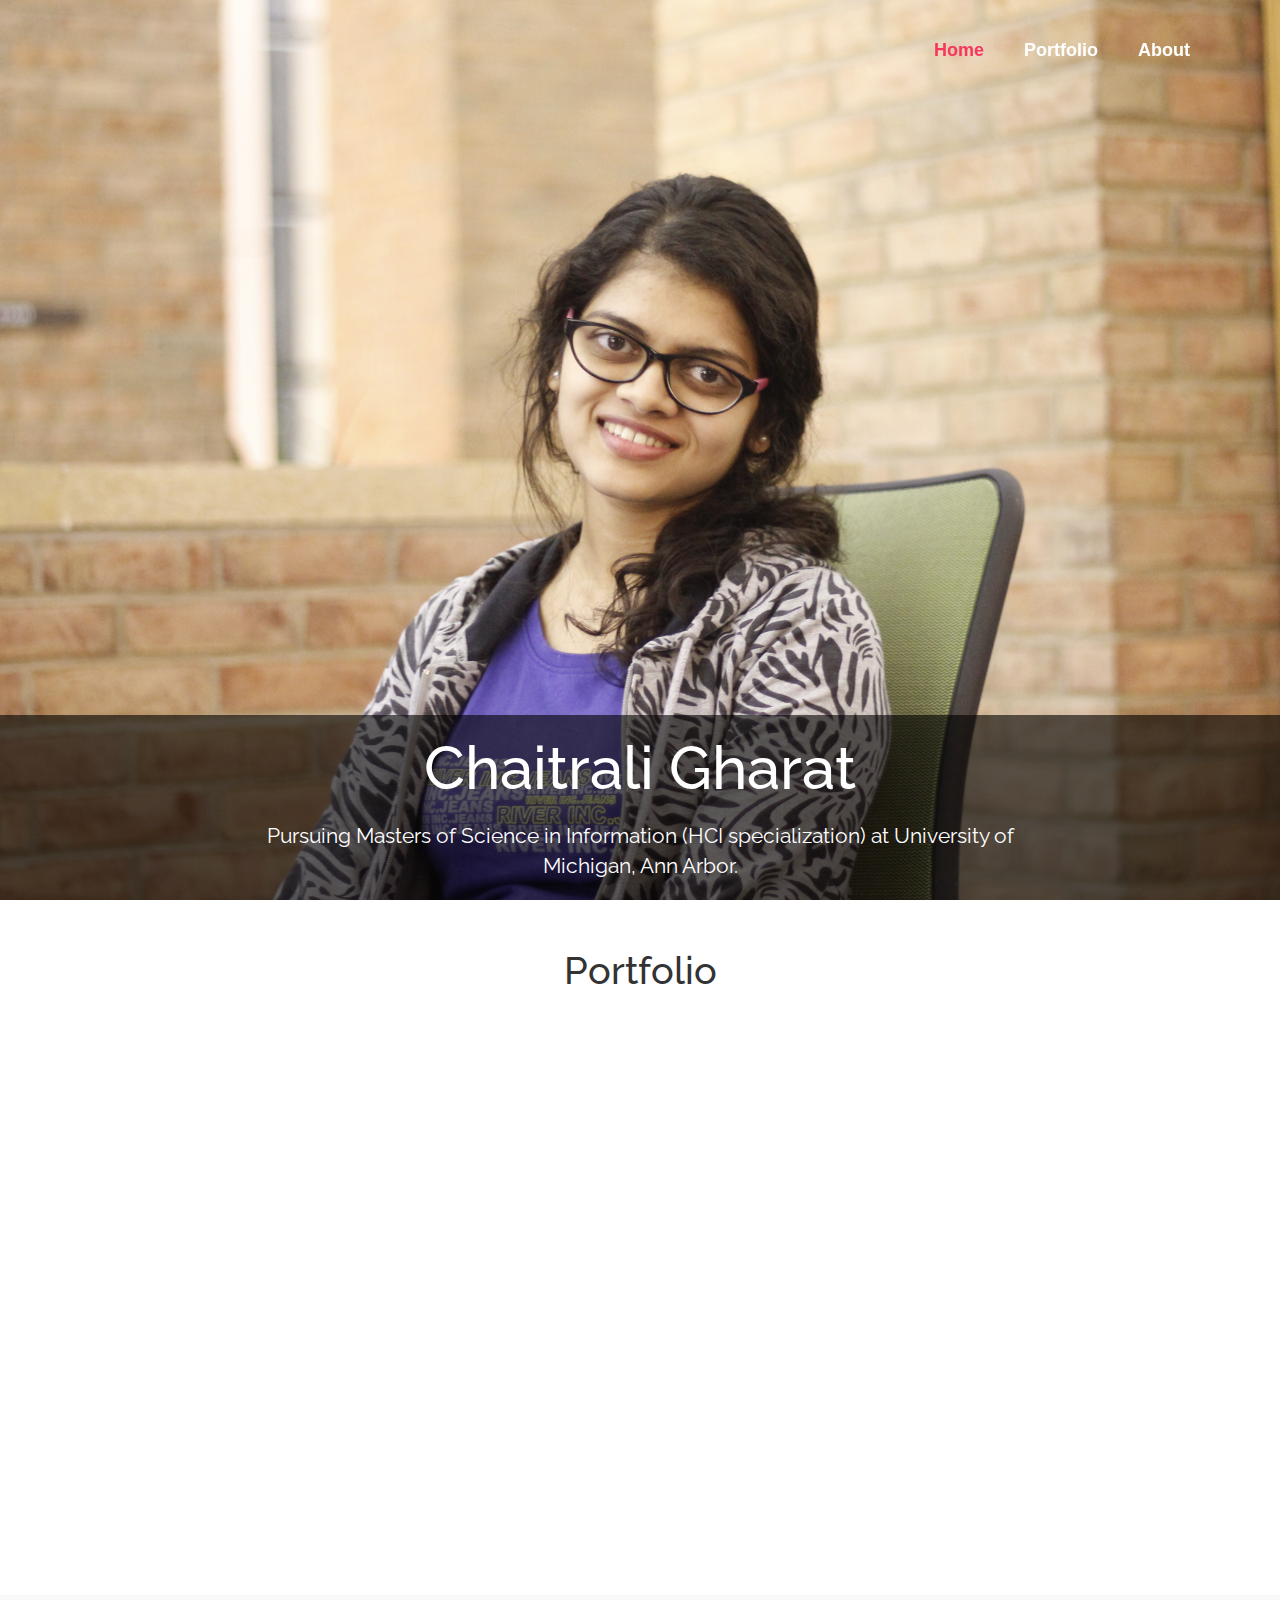
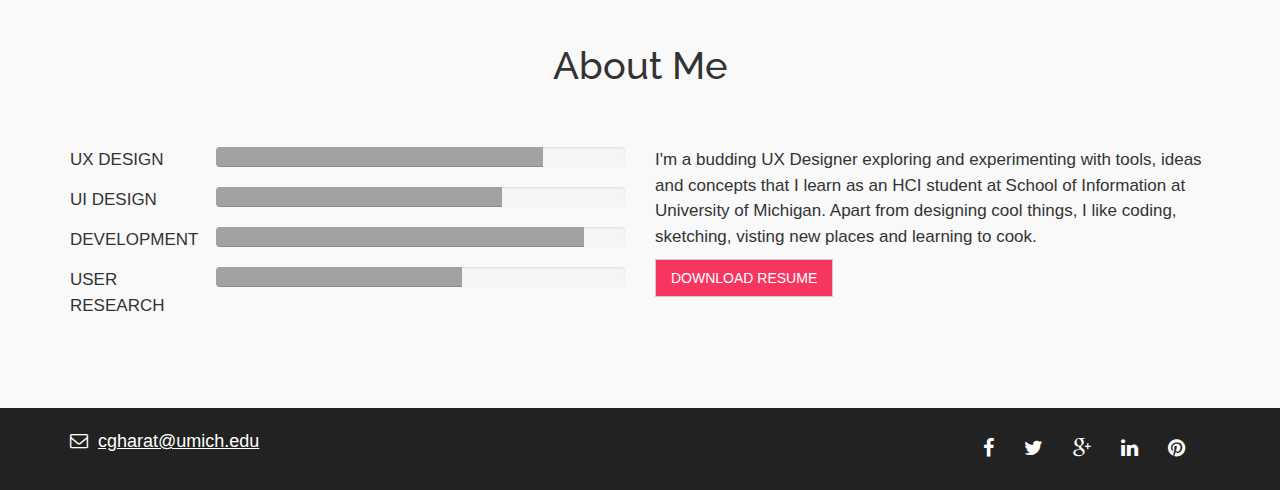
==== commit f2603c8d: "Adding Graphic Design update" ====
--- a/index.html
+++ b/index.html
@@ -200,12 +200,12 @@
 
 							<div class="col-sm-6 col-md-3 isotope-item ui">
 								<div class="image-box overlay-container cg-card">
-										<img src="images/twitter.jpg" alt="">
-										<a class="overlay" href="gd_1.html">
-											<i class="fa fa-search-plus"></i>
-											<span></span>
-										</a>
-									<a class="btn btn-default btn-block btn-light"  href="gd_1.html">Twitter Backgrounds</a>
+										<img src="images/GD/poster.png" alt="">
+										<a class="overlay" href="project6.html">
+											<i class="fa fa-search-plus"></i>
+											<span></span>
+										</a>
+									<a class="btn btn-default btn-block btn-light"  href="project6.html">Graphic Design</a>
 								</div>
 							</div>
 
@@ -334,6 +334,7 @@
 									<li class="twitter"><a target="_blank" href="https://twitter.com/ChaitraliGharat"><i class="fa fa-twitter"></i></a></li>
 									<li class="googleplus"><a target="_blank" href="https://plus.google.com/u/0/101976927800424931565"><i class="fa fa-google-plus"></i></a></li>
 									<li class="linkedin"><a target="_blank" href="https://in.linkedin.com/in/chaitrali-gharat-a0b48356"><i class="fa fa-linkedin"></i></a></li>
+									<li class="pinterest"><a target="_blank" href="http://www.pinterest.com"><i class="fa fa-pinterest"></i></a></li>
 								</ul>
 							</div>
 			    </div>
